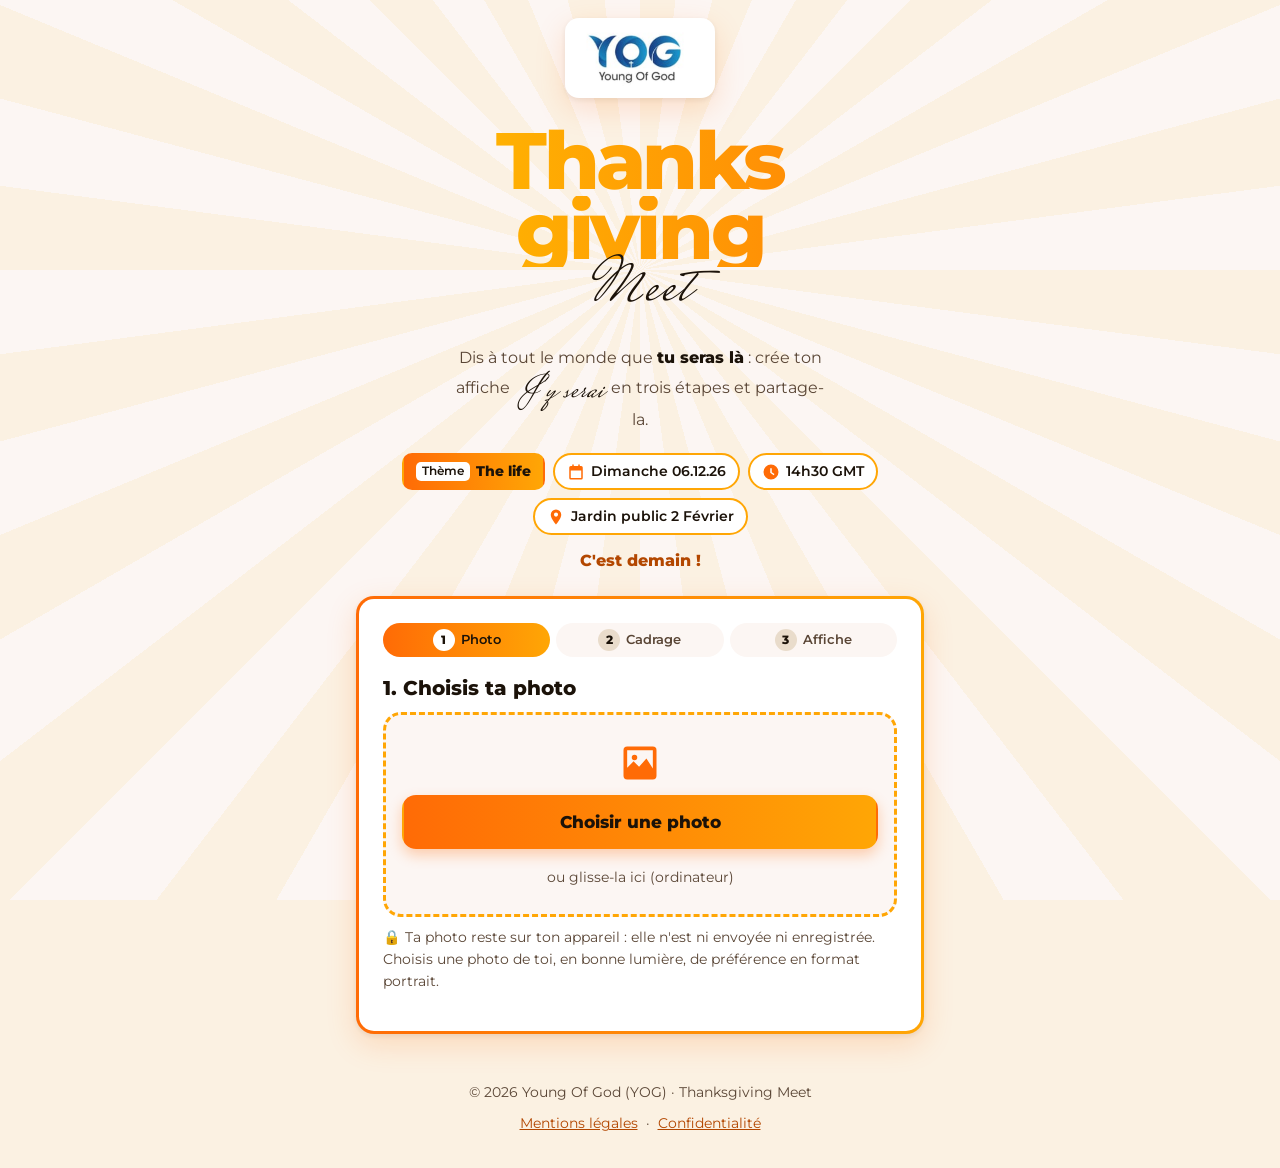
==== index.html @ a236ecf8 "site YOG V1" ====
<!doctype html>
<html lang="fr">
<head>
  <meta charset="utf-8">
  <meta name="viewport" content="width=device-width, initial-scale=1">
  <title>J'y serai – Thanksgiving Meet YOG</title>
  <meta name="description" content="Crée ton affiche « J'y serai » pour le Thanksgiving Meet de Young Of God : ajoute ta photo, recadre-la et partage-la. Dimanche 06.12.26 à 14h30 GMT, Jardin public 2 Février.">
  <meta name="theme-color" content="#FF7F07">

  <!-- Aperçu quand le lien est partagé (WhatsApp, Facebook…).
       IMPORTANT : remplace VOTRE-DOMAINE.vercel.app par ton vrai domaine après le déploiement. -->
  <meta property="og:type" content="website">
  <meta property="og:locale" content="fr_FR">
  <meta property="og:title" content="J'y serai – Thanksgiving Meet YOG">
  <meta property="og:description" content="Crée ton affiche « J'y serai » en 3 étapes et partage-la !">
  <meta property="og:image" content="https://VOTRE-DOMAINE.vercel.app/assets/og.jpg">
  <meta name="twitter:card" content="summary_large_image">

  <link rel="icon" type="image/png" sizes="32x32" href="assets/favicon-32.png">
  <link rel="apple-touch-icon" href="assets/apple-touch-icon.png">

  <link rel="preload" href="fonts/montserrat-latin-800-normal.woff2" as="font" type="font/woff2" crossorigin>
  <link rel="stylesheet" href="vendor/cropperjs/cropper.min.css">
  <link rel="stylesheet" href="css/style.css">
</head>
<body>
  <a class="skip-link" href="#main">Aller au contenu</a>

  <header class="site-header">
    <img class="logo" src="assets/logo.png" width="150" height="78" alt="YOG – Young Of God">
  </header>

  <main id="main" class="wrap">

    <!-- ===== Présentation de l'événement ===== -->
    <section class="hero" aria-labelledby="titre-page">
      <h1 id="titre-page" class="hero-title">
        <span class="hero-thanks">Thanks</span>
        <span class="hero-giving">giving</span>
        <span class="hero-meet">Meet</span>
      </h1>
      <p class="hero-lead">
        Dis à tout le monde que <strong>tu seras là</strong> : crée ton affiche
        <span class="script">J'y serai</span> en trois étapes et partage-la.
      </p>

      <ul class="chips" aria-label="Informations pratiques">
        <li class="chip chip-theme"><span class="chip-label">Thème</span> The life</li>
        <li class="chip">
          <svg aria-hidden="true" viewBox="0 0 24 24" width="18" height="18"><path fill="currentColor" d="M7 2v2H5a2 2 0 0 0-2 2v14a2 2 0 0 0 2 2h14a2 2 0 0 0 2-2V6a2 2 0 0 0-2-2h-2V2h-2v2H9V2H7Zm-2 8h14v10H5V10Z"/></svg>
          <span>Dimanche <time datetime="2026-12-06T14:30:00Z">06.12.26</time></span>
        </li>
        <li class="chip">
          <svg aria-hidden="true" viewBox="0 0 24 24" width="18" height="18"><path fill="currentColor" d="M12 2a10 10 0 1 0 0 20 10 10 0 0 0 0-20Zm1 5v5.4l3.6 2.1-1 1.7L11 13V7h2Z"/></svg>
          <span>14h30 GMT</span>
        </li>
        <li class="chip">
          <svg aria-hidden="true" viewBox="0 0 24 24" width="18" height="18"><path fill="currentColor" d="M12 2a7 7 0 0 0-7 7c0 5.2 7 13 7 13s7-7.8 7-13a7 7 0 0 0-7-7Zm0 9.5A2.5 2.5 0 1 1 12 6a2.5 2.5 0 0 1 0 5.5Z"/></svg>
          <span>Jardin public 2 Février</span>
        </li>
      </ul>
      <p id="countdown" class="countdown" hidden></p>
    </section>

    <!-- ===== L'outil ===== -->
    <section class="card" aria-labelledby="titre-outil">
      <h2 id="titre-outil" class="sr-only">Créer mon affiche</h2>

      <ol class="stepper" aria-label="Étapes">
        <li id="dot-1" class="stepper-item is-current" aria-current="step"><span class="stepper-num">1</span><span class="stepper-text">Photo</span></li>
        <li id="dot-2" class="stepper-item"><span class="stepper-num">2</span><span class="stepper-text">Cadrage</span></li>
        <li id="dot-3" class="stepper-item"><span class="stepper-num">3</span><span class="stepper-text">Affiche</span></li>
      </ol>

      <!-- Messages d'erreur / d'information (lus par les lecteurs d'écran) -->
      <p id="status" class="status" role="status" aria-live="polite" hidden></p>

      <!-- ÉTAPE 1 : choisir la photo -->
      <div id="step-photo" class="step">
        <h3 class="step-title" tabindex="-1">1. Choisis ta photo</h3>
        <div id="dropzone" class="dropzone">
          <svg aria-hidden="true" viewBox="0 0 24 24" width="44" height="44"><path fill="currentColor" d="M5 3h14a2 2 0 0 1 2 2v14a2 2 0 0 1-2 2H5a2 2 0 0 1-2-2V5a2 2 0 0 1 2-2Zm0 2v9.6l3.5-3.5 3 3 4-4.6L19 15V5H5Zm4 2.5a1.5 1.5 0 1 0 0 3 1.5 1.5 0 0 0 0-3Z"/></svg>
          <input id="photo-input" class="sr-only" type="file" accept="image/*">
          <label for="photo-input" class="btn btn-primary btn-big">Choisir une photo</label>
          <p class="hint">ou glisse-la ici (ordinateur)</p>
        </div>
        <p class="note">
          🔒 Ta photo reste sur ton appareil : elle n'est ni envoyée ni enregistrée.
          Choisis une photo de toi, en bonne lumière, de préférence en format portrait.
        </p>
      </div>

      <!-- ÉTAPE 2 : recadrer -->
      <div id="step-crop" class="step" hidden>
        <h3 class="step-title" tabindex="-1">2. Cadre ta photo</h3>
        <p class="note">Déplace la photo avec ton doigt et pince pour zoomer (ou utilise le curseur).</p>

        <div class="stage-wrap">
          <div id="stage" class="stage">
            <img id="crop-image" alt="Ta photo à recadrer">
          </div>
        </div>

        <div class="zoom">
          <label for="zoom-range" class="zoom-label">Zoom</label>
          <input id="zoom-range" type="range" min="1" max="4" step="0.01" value="1">
        </div>

        <div class="actions">
          <button id="btn-generate" type="button" class="btn btn-primary btn-big">Voir mon affiche</button>
          <button id="btn-change-photo" type="button" class="btn btn-secondary">Changer de photo</button>
        </div>
      </div>

      <!-- ÉTAPE 3 : résultat -->
      <div id="step-result" class="step" hidden>
        <h3 class="step-title" tabindex="-1">3. Ton affiche est prête !</h3>

        <div class="result-wrap">
          <img id="result-image" class="result-image" alt="Ton affiche J'y serai, avec ta photo dans le cadre">
        </div>

        <div class="actions">
          <button id="btn-share" type="button" class="btn btn-primary btn-big" hidden>Partager mon affiche</button>
          <a id="btn-download" class="btn btn-primary btn-big" href="#" download="jyserai.jpg">Télécharger l'image</a>
        </div>
        <p id="inapp-warning" class="warning" hidden>
          Tu sembles être dans le navigateur intégré d'une application (Instagram, Facebook…),
          qui bloque parfois le téléchargement. Ouvre ce lien dans Chrome ou Safari (menu ⋯),
          ou fais un <strong>appui long sur l'image</strong> pour l'enregistrer.
        </p>
        <p class="note">Si le téléchargement ne démarre pas : appui long sur l'image, puis « Enregistrer ».</p>

        <div class="caption">
          <label for="caption-text" class="caption-label">Texte à publier avec ton affiche</label>
          <textarea id="caption-text" rows="5" readonly></textarea>
          <button id="btn-copy" type="button" class="btn btn-secondary">Copier le texte</button>
        </div>

        <div class="actions actions-secondary">
          <button id="btn-edit-crop" type="button" class="btn btn-secondary">Modifier le cadrage</button>
          <button id="btn-restart" type="button" class="btn btn-secondary">Recommencer avec une autre photo</button>
        </div>
      </div>
    </section>
  </main>

  <footer class="site-footer">
    <p>© <span id="year">2026</span> Young Of God (YOG) · Thanksgiving Meet</p>
    <nav aria-label="Informations légales">
      <a href="mentions-legales">Mentions légales</a>
      <span aria-hidden="true">·</span>
      <a href="confidentialite">Confidentialité</a>
    </nav>
  </footer>

  <script src="vendor/cropperjs/cropper.min.js"></script>
  <script src="js/app.js"></script>
</body>
</html>
---- vendor/cropperjs/cropper.min.css ----
/*!
 * Cropper.js v1.6.2
 * https://fengyuanchen.github.io/cropperjs
 *
 * Copyright 2015-present Chen Fengyuan
 * Released under the MIT license
 *
 * Date: 2024-04-21T07:43:02.731Z
 */.cropper-container{-webkit-touch-callout:none;direction:ltr;font-size:0;line-height:0;position:relative;-ms-touch-action:none;touch-action:none;-webkit-user-select:none;-moz-user-select:none;-ms-user-select:none;user-select:none}.cropper-container img{backface-visibility:hidden;display:block;height:100%;image-orientation:0deg;max-height:none!important;max-width:none!important;min-height:0!important;min-width:0!important;width:100%}.cropper-canvas,.cropper-crop-box,.cropper-drag-box,.cropper-modal,.cropper-wrap-box{bottom:0;left:0;position:absolute;right:0;top:0}.cropper-canvas,.cropper-wrap-box{overflow:hidden}.cropper-drag-box{background-color:#fff;opacity:0}.cropper-modal{background-color:#000;opacity:.5}.cropper-view-box{display:block;height:100%;outline:1px solid #39f;outline-color:rgba(51,153,255,.75);overflow:hidden;width:100%}.cropper-dashed{border:0 dashed #eee;display:block;opacity:.5;position:absolute}.cropper-dashed.dashed-h{border-bottom-width:1px;border-top-width:1px;height:33.33333%;left:0;top:33.33333%;width:100%}.cropper-dashed.dashed-v{border-left-width:1px;border-right-width:1px;height:100%;left:33.33333%;top:0;width:33.33333%}.cropper-center{display:block;height:0;left:50%;opacity:.75;position:absolute;top:50%;width:0}.cropper-center:after,.cropper-center:before{background-color:#eee;content:" ";display:block;position:absolute}.cropper-center:before{height:1px;left:-3px;top:0;width:7px}.cropper-center:after{height:7px;left:0;top:-3px;width:1px}.cropper-face,.cropper-line,.cropper-point{display:block;height:100%;opacity:.1;position:absolute;width:100%}.cropper-face{background-color:#fff;left:0;top:0}.cropper-line{background-color:#39f}.cropper-line.line-e{cursor:ew-resize;right:-3px;top:0;width:5px}.cropper-line.line-n{cursor:ns-resize;height:5px;left:0;top:-3px}.cropper-line.line-w{cursor:ew-resize;left:-3px;top:0;width:5px}.cropper-line.line-s{bottom:-3px;cursor:ns-resize;height:5px;left:0}.cropper-point{background-color:#39f;height:5px;opacity:.75;width:5px}.cropper-point.point-e{cursor:ew-resize;margin-top:-3px;right:-3px;top:50%}.cropper-point.point-n{cursor:ns-resize;left:50%;margin-left:-3px;top:-3px}.cropper-point.point-w{cursor:ew-resize;left:-3px;margin-top:-3px;top:50%}.cropper-point.point-s{bottom:-3px;cursor:s-resize;left:50%;margin-left:-3px}.cropper-point.point-ne{cursor:nesw-resize;right:-3px;top:-3px}.cropper-point.point-nw{cursor:nwse-resize;left:-3px;top:-3px}.cropper-point.point-sw{bottom:-3px;cursor:nesw-resize;left:-3px}.cropper-point.point-se{bottom:-3px;cursor:nwse-resize;height:20px;opacity:1;right:-3px;width:20px}@media (min-width:768px){.cropper-point.point-se{height:15px;width:15px}}@media (min-width:992px){.cropper-point.point-se{height:10px;width:10px}}@media (min-width:1200px){.cropper-point.point-se{height:5px;opacity:.75;width:5px}}.cropper-point.point-se:before{background-color:#39f;bottom:-50%;content:" ";display:block;height:200%;opacity:0;position:absolute;right:-50%;width:200%}.cropper-invisible{opacity:0}.cropper-bg{background-image:url("[data-uri]")}.cropper-hide{display:block;height:0;position:absolute;width:0}.cropper-hidden{display:none!important}.cropper-move{cursor:move}.cropper-crop{cursor:crosshair}.cropper-disabled .cropper-drag-box,.cropper-disabled .cropper-face,.cropper-disabled .cropper-line,.cropper-disabled .cropper-point{cursor:not-allowed}
---- css/style.css ----
/* =========================================================
   J'y serai – Thanksgiving Meet YOG
   Feuille de style unique, pensée "mobile first" :
   les règles de base ciblent le téléphone, les @media en bas
   adaptent ensuite pour les grands écrans.
   ========================================================= */

/* ---------- 1. Polices (hébergées sur le site, pas de Google Fonts) ---------- */
@font-face { font-family: "Montserrat"; font-weight: 400; font-style: normal; font-display: swap;
  src: url("../fonts/montserrat-latin-400-normal.woff2") format("woff2"); }
@font-face { font-family: "Montserrat"; font-weight: 600; font-style: normal; font-display: swap;
  src: url("../fonts/montserrat-latin-600-normal.woff2") format("woff2"); }
@font-face { font-family: "Montserrat"; font-weight: 800; font-style: normal; font-display: swap;
  src: url("../fonts/montserrat-latin-800-normal.woff2") format("woff2"); }
@font-face { font-family: "Mrs Saint Delafield"; font-weight: 400; font-style: normal; font-display: swap;
  src: url("../fonts/mrs-saint-delafield-latin-400-normal.woff2") format("woff2"); }

/* ---------- 2. Couleurs prélevées sur l'affiche ---------- */
:root {
  --orange-deep: #FF6B06;   /* orange foncé (début des dégradés) */
  --orange:      #FF7F07;   /* orange principal */
  --amber:       #FFA605;   /* orange clair / ambre (fin des dégradés) */
  --yellow:      #FFC100;   /* jaune du mot "Thanks" */
  --cream:       #FBF1E2;   /* rayons clairs du fond */
  --paper:       #FCF6F3;   /* rayons très clairs du fond */
  --ink:         #1B1209;   /* noir chaud du texte */
  --ink-soft:    #5A4636;   /* texte secondaire */
  --link:        #B34700;   /* orange foncé lisible sur fond clair */
  --white:       #FFFFFF;

  --brand-gradient: linear-gradient(90deg, var(--orange-deep), var(--amber));
  --radius: 18px;
  --shadow: 0 10px 30px rgba(255, 107, 6, .18), 0 2px 6px rgba(27, 18, 9, .08);
  --font: "Montserrat", system-ui, -apple-system, "Segoe UI", Roboto, Arial, sans-serif;
  --font-script: "Mrs Saint Delafield", "Brush Script MT", cursive;
}

/* ---------- 3. Base ---------- */
*, *::before, *::after { box-sizing: border-box; }
html { -webkit-text-size-adjust: 100%; }
body {
  margin: 0;
  font-family: var(--font);
  font-size: 1rem;
  line-height: 1.55;
  color: var(--ink);
  background: var(--cream);
  min-height: 100vh;
  min-height: 100dvh;
  display: flex;
  flex-direction: column;
}

/* Rayons du fond (comme sur l'affiche), fixés derrière le contenu */
body::before {
  content: "";
  position: fixed;
  inset: 0;
  z-index: -1;
  background: repeating-conic-gradient(from 0deg at 50% 30%, var(--cream) 0deg 7.5deg, var(--paper) 7.5deg 15deg);
}

img { max-width: 100%; height: auto; }
a { color: var(--link); }
:focus-visible { outline: 3px solid var(--ink); outline-offset: 3px; border-radius: 6px; }

.sr-only {                       /* caché à l'écran, lisible par les lecteurs d'écran */
  position: absolute; width: 1px; height: 1px; padding: 0; margin: -1px;
  overflow: hidden; clip: rect(0, 0, 0, 0); white-space: nowrap; border: 0;
}
.skip-link {
  position: absolute; left: 8px; top: -60px; z-index: 10;
  background: var(--ink); color: var(--white); padding: 10px 14px; border-radius: 8px;
}
.skip-link:focus { top: 8px; }

[hidden] { display: none !important; }

/* ---------- 4. En-tête et pied de page ---------- */
.site-header { display: flex; justify-content: center; padding: 18px 16px 0; }
.logo {
  background: var(--white);
  border-radius: 14px;
  padding: 8px 14px;
  box-shadow: var(--shadow);
}

.wrap {
  width: 100%;
  max-width: 560px;
  margin: 0 auto;
  padding: 8px 16px 32px;      /* 16px de marge latérale : jamais de défilement horizontal */
  flex: 1;
}

.site-footer {
  text-align: center;
  font-size: .85rem;
  color: var(--ink-soft);
  padding: 16px 16px 28px;
}
.site-footer p { margin: 0 0 4px; }
.site-footer a { padding: 6px 4px; display: inline-block; }

/* ---------- 5. Présentation ---------- */
.hero { text-align: center; padding-top: 12px; }

.hero-title {
  margin: 0;
  line-height: .88;
  font-weight: 800;
  letter-spacing: -.045em;
  font-size: clamp(3rem, 15vw, 5rem);
}
.hero-thanks, .hero-giving {
  display: block;
  background: linear-gradient(90deg, var(--yellow), var(--orange));
  -webkit-background-clip: text;
          background-clip: text;
  color: transparent;
  -webkit-text-fill-color: transparent;
}
.hero-meet {
  display: block;
  font-family: var(--font-script);
  font-weight: 400;
  letter-spacing: 0;
  color: var(--ink);
  font-size: .8em;
  line-height: .9;
  margin-top: -.05em;
}
.script {
  display: inline-block;
  font-family: var(--font-script);
  font-size: 2.1em;
  line-height: .7;
  margin: 0 .12em;
  vertical-align: -.12em;
  color: var(--ink);
}

.hero-lead { margin: 22px auto 0; line-height: 1.9; max-width: 34ch; color: var(--ink-soft); }
.hero-lead strong { color: var(--ink); }

.chips {
  list-style: none; margin: 18px 0 0; padding: 0;
  display: flex; flex-wrap: wrap; justify-content: center; gap: 8px;
}
.chip {
  display: inline-flex; align-items: center; gap: 6px;
  background: var(--white);
  border: 2px solid var(--amber);
  border-radius: 999px;
  padding: 6px 12px;
  font-size: .85rem; font-weight: 600;
}
.chip svg { color: var(--orange-deep); flex: none; }
.chip-theme {
  background: var(--brand-gradient);
  border-color: transparent;
  font-weight: 800;
  border-radius: 10px;
}
.chip-label {
  background: var(--white); border-radius: 5px; padding: 0 6px;
  font-weight: 600; font-size: .75rem;
}
.countdown {
  display: inline-block; margin: 14px 0 0;
  font-weight: 800; color: var(--link);
}

/* ---------- 6. Carte de l'outil ---------- */
.card {
  margin-top: 22px;
  background: var(--white);
  border: 3px solid transparent;
  background-image: linear-gradient(var(--white), var(--white)), var(--brand-gradient);
  background-origin: border-box;
  background-clip: padding-box, border-box;      /* bordure en dégradé orange → ambre */
  border-radius: var(--radius);
  box-shadow: var(--shadow);
  padding: 18px 16px 20px;
}

/* Indicateur d'étapes */
.stepper {
  list-style: none; margin: 0 0 16px; padding: 0;
  display: grid; grid-template-columns: repeat(3, 1fr); gap: 6px;
}
.stepper-item {
  display: flex; align-items: center; justify-content: center; gap: 6px;
  font-size: .8rem; font-weight: 600; color: var(--ink-soft);
  padding: 6px 4px; border-radius: 999px; background: var(--paper);
}
.stepper-num {
  display: inline-grid; place-items: center;
  width: 22px; height: 22px; border-radius: 50%;
  background: #E9DCCB; font-size: .75rem; font-weight: 800; color: var(--ink);
}
.stepper-item.is-current { background: var(--brand-gradient); color: var(--ink); }
.stepper-item.is-current .stepper-num { background: var(--white); }
.stepper-item.is-done .stepper-num { background: var(--yellow); }

.step-title { margin: 0 0 8px; font-size: 1.25rem; font-weight: 800; outline: none; }
.note { margin: 10px 0; font-size: .88rem; color: var(--ink-soft); }
.hint { margin: 8px 0 0; font-size: .85rem; color: var(--ink-soft); }

.status {
  margin: 0 0 12px; padding: 10px 12px; border-radius: 10px;
  background: #FFE9D6; border: 2px solid var(--orange-deep); font-weight: 600; font-size: .9rem;
}
.warning {
  margin: 10px 0; padding: 10px 12px; border-radius: 10px;
  background: #FFF4CC; border: 2px solid var(--yellow); font-size: .88rem;
}

/* ---------- 7. Boutons (zones tactiles >= 48px) ---------- */
.btn {
  display: inline-flex; align-items: center; justify-content: center;
  min-height: 48px; padding: 12px 20px;
  font: inherit; font-weight: 800; text-align: center; text-decoration: none;
  border-radius: 14px; border: 2px solid transparent;
  cursor: pointer; color: var(--ink);
  -webkit-tap-highlight-color: transparent;
  transition: transform .12s ease, box-shadow .12s ease;
}
.btn:active { transform: scale(.98); }
.btn-primary { background: var(--brand-gradient); box-shadow: 0 6px 14px rgba(255, 107, 6, .3); }
.btn-secondary { background: var(--white); border-color: var(--amber); }
.btn-big { width: 100%; font-size: 1.05rem; }
.sr-only:focus-visible + .btn { outline: 3px solid var(--ink); outline-offset: 3px; }   /* focus clavier sur l'input caché */

.actions { display: grid; gap: 10px; margin-top: 14px; }

/* ---------- 8. Étape 1 : zone de dépôt ---------- */
.dropzone {
  display: flex; flex-direction: column; align-items: center; text-align: center;
  gap: 10px; padding: 26px 16px;
  border: 3px dashed var(--amber); border-radius: var(--radius);
  background: var(--paper); color: var(--orange-deep);
}
.dropzone.is-over { background: #FFE9D6; border-color: var(--orange-deep); }

/* ---------- 9. Étape 2 : recadrage ---------- */
.stage-wrap { display: flex; justify-content: center; margin-top: 8px; }
.stage {
  /* Même proportions que la fenêtre photo de l'affiche (413 × 495), et jamais plus haute que 62% de l'écran */
  width: min(100%, calc(62vh * 413 / 495));
  width: min(100%, calc(62dvh * 413 / 495));
  aspect-ratio: 413 / 495;
  background: #2a2118;
  border-radius: 12px;
  overflow: hidden;
  position: relative;
}
.stage img { display: block; max-width: 100%; }

.zoom { display: flex; align-items: center; gap: 12px; margin-top: 12px; }
.zoom-label { font-weight: 600; font-size: .9rem; }
#zoom-range { flex: 1; height: 32px; accent-color: var(--orange); }

/* Cropper.js : cadre de découpe aux couleurs de l'affiche */
.cropper-view-box { outline: 2px solid var(--orange); outline-color: rgba(255, 127, 7, .9); }
.cropper-modal { background-color: #000; opacity: .45; }

/* ---------- 10. Étape 3 : résultat ---------- */
.result-wrap { margin-top: 8px; }
.result-image {
  display: block; width: 100%; aspect-ratio: 1 / 1;
  border-radius: 12px; border: 2px solid var(--cream);
  background: var(--paper);
  -webkit-touch-callout: default;      /* garde le menu "Enregistrer l'image" (appui long) sur iPhone */
  user-select: none;
}

.caption { margin-top: 18px; display: grid; gap: 8px; }
.caption-label { font-weight: 600; font-size: .9rem; }
.caption textarea {
  width: 100%; font: inherit; font-size: .9rem; color: var(--ink);
  padding: 10px 12px; border: 2px solid var(--amber); border-radius: 12px;
  background: var(--paper); resize: vertical;
}
.actions-secondary { margin-top: 18px; }

/* ---------- 11. Pages légales ---------- */
.legal { background: var(--white); border-radius: var(--radius); box-shadow: var(--shadow); padding: 20px 18px 24px; margin-top: 18px; }
.legal h1 { font-size: 1.6rem; font-weight: 800; margin: 0 0 6px; }
.legal h2 { font-size: 1.1rem; font-weight: 800; margin: 24px 0 6px; color: var(--link); }
.legal p, .legal li { font-size: .95rem; }
.legal ul { padding-left: 1.2rem; }
.legal .updated { color: var(--ink-soft); font-size: .85rem; margin: 0 0 8px; }
.legal dl { margin: 8px 0; }
.legal dt { font-weight: 600; margin-top: 8px; }
.legal dd { margin: 0 0 0 0; }
.back-link { display: inline-block; margin-top: 16px; padding: 8px 0; font-weight: 600; }

/* Zone à compléter : volontairement très visible pour ne pas l'oublier */
mark.todo { background: #FFF200; color: #000; padding: 0 4px; border-radius: 4px; font-weight: 600; }

/* ---------- 12. Grands écrans ---------- */
@media (min-width: 720px) {
  .wrap { max-width: 600px; padding-top: 16px; }
  .card { padding: 24px 24px 28px; }
  .actions { grid-template-columns: 1fr 1fr; }
  .actions .btn-big:only-child { grid-column: 1 / -1; }
  .legal { padding: 28px 32px 32px; }
}

/* Respecte le réglage "réduire les animations" du système */
@media (prefers-reduced-motion: reduce) {
  .btn { transition: none; }
  .btn:active { transform: none; }
}
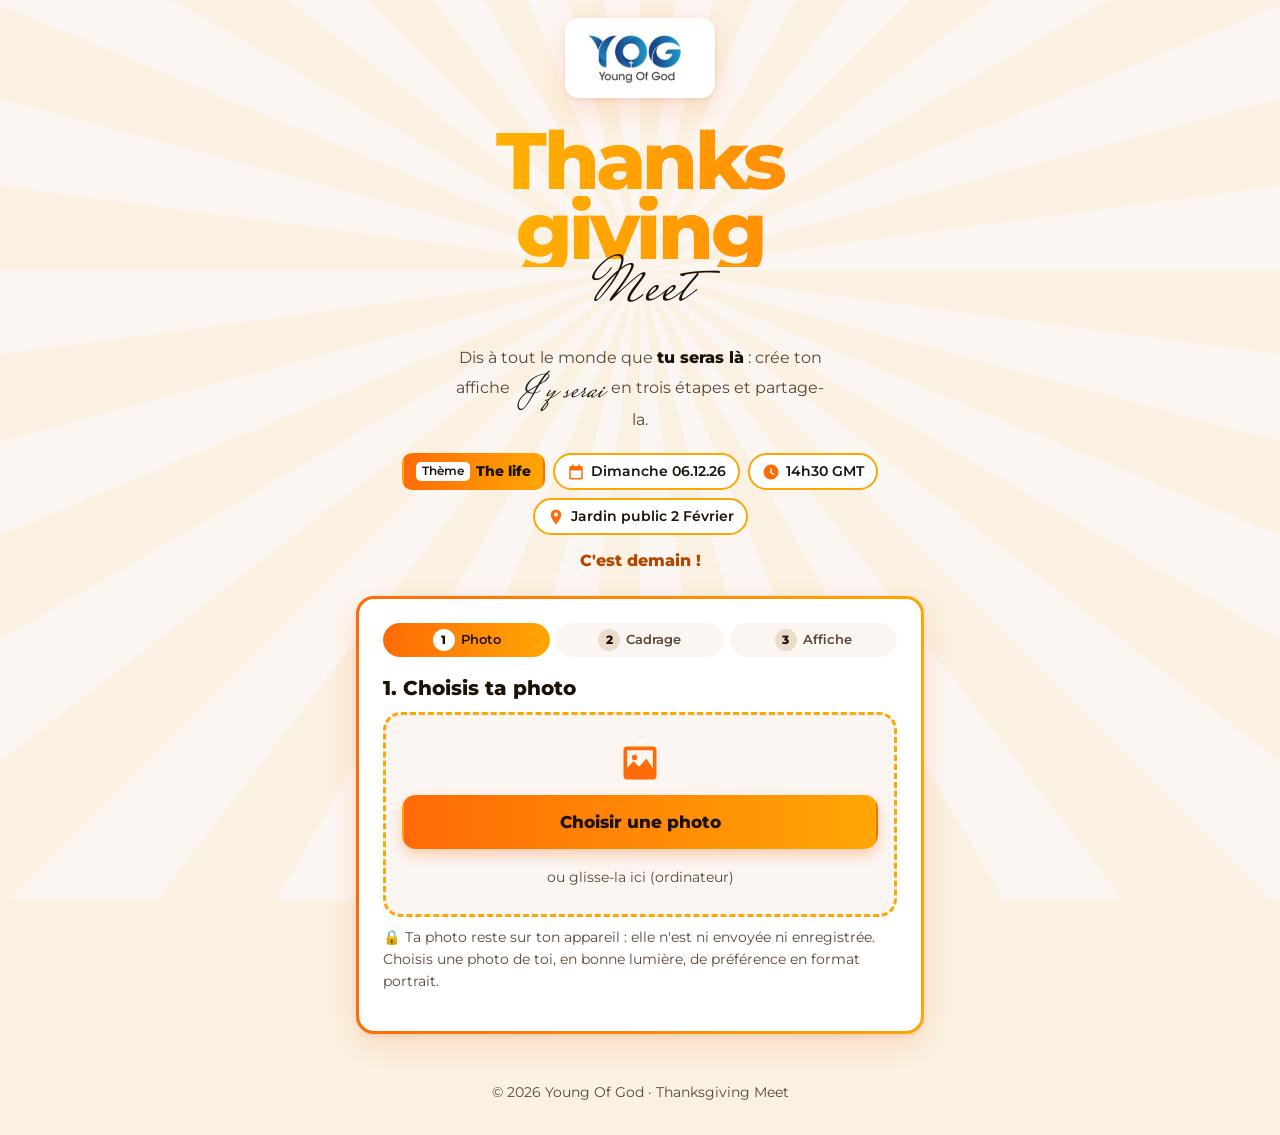
==== commit a9a8bc4f: "major changes" ====
--- a/index.html
+++ b/index.html
@@ -15,8 +15,8 @@
   <meta property="og:description" content="Crée ton affiche « J'y serai » en 3 étapes et partage-la !">
   <meta property="og:image" content="https://VOTRE-DOMAINE.vercel.app/assets/og.jpg">
   <meta name="twitter:card" content="summary_large_image">
-
-  <link rel="icon" type="image/png" sizes="32x32" href="assets/favicon-32.png">
+  
+  <link rel="icon" type="image/png" href="assets/icon.png">
   <link rel="apple-touch-icon" href="assets/apple-touch-icon.png">
 
   <link rel="preload" href="fonts/montserrat-latin-800-normal.woff2" as="font" type="font/woff2" crossorigin>
@@ -146,12 +146,8 @@
   </main>
 
   <footer class="site-footer">
-    <p>© <span id="year">2026</span> Young Of God (YOG) · Thanksgiving Meet</p>
-    <nav aria-label="Informations légales">
-      <a href="mentions-legales">Mentions légales</a>
-      <span aria-hidden="true">·</span>
-      <a href="confidentialite">Confidentialité</a>
-    </nav>
+    <p>© <span id="year">2026</span> Young Of God · Thanksgiving Meet</p>
+    
   </footer>
 
   <script src="vendor/cropperjs/cropper.min.js"></script>
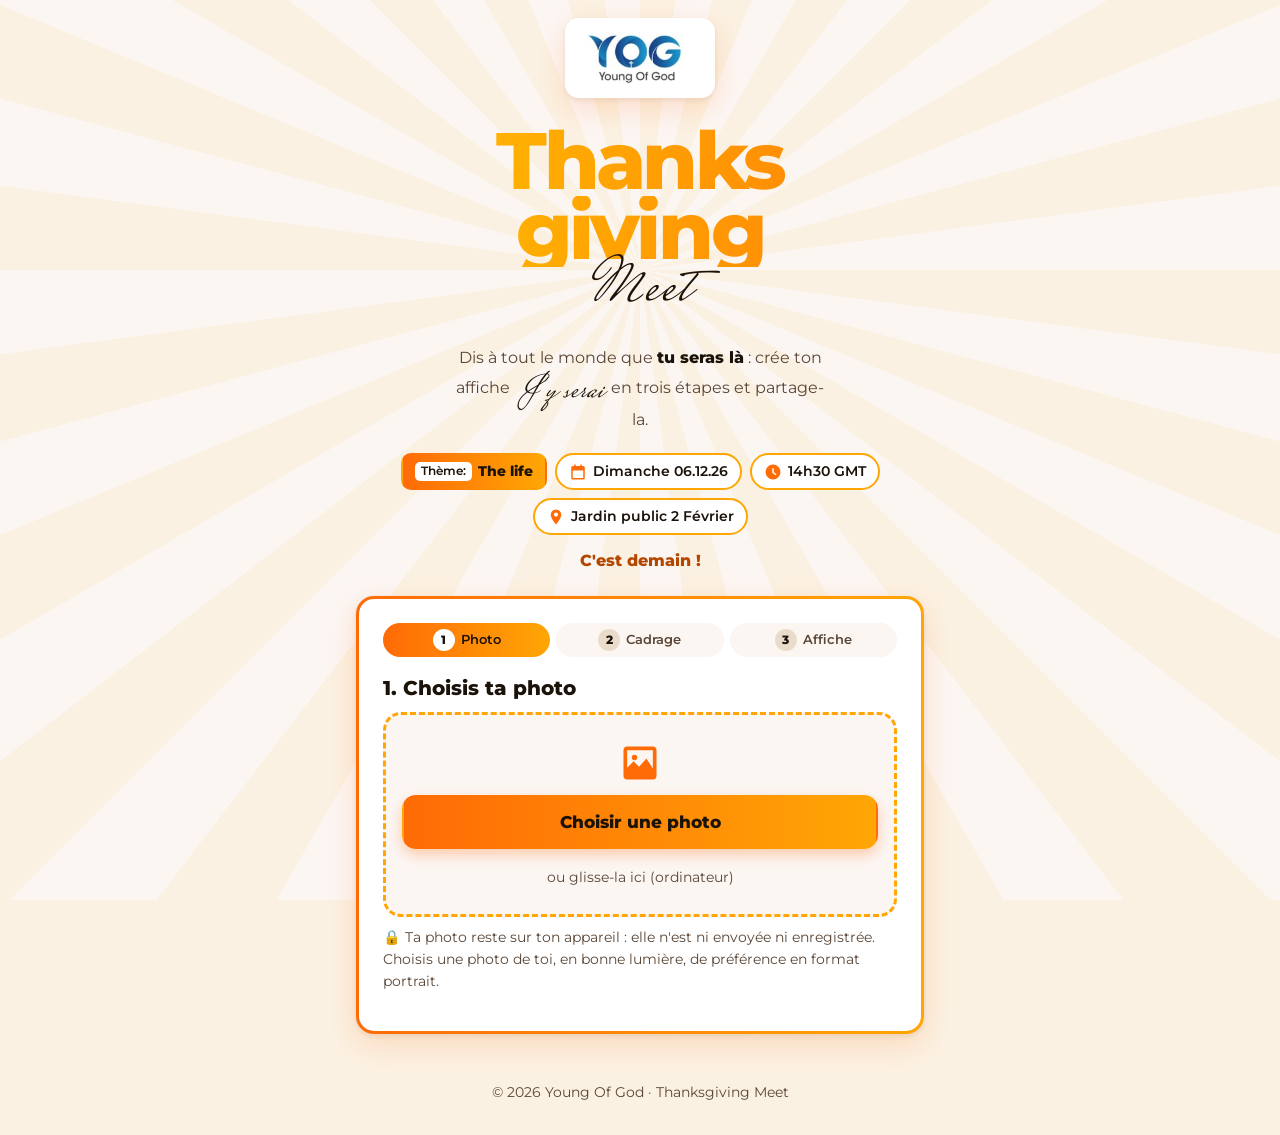
==== commit 14b7bca3: "changes" ====
--- a/index.html
+++ b/index.html
@@ -13,7 +13,7 @@
   <meta property="og:locale" content="fr_FR">
   <meta property="og:title" content="J'y serai – Thanksgiving Meet YOG">
   <meta property="og:description" content="Crée ton affiche « J'y serai » en 3 étapes et partage-la !">
-  <meta property="og:image" content="https://VOTRE-DOMAINE.vercel.app/assets/og.jpg">
+  <meta property="og:image" content="https://jyserai-thanksgiving-meet.vercel.app/assets/og.jpg">
   <meta name="twitter:card" content="summary_large_image">
   
   <link rel="icon" type="image/png" href="assets/icon.png">
@@ -45,7 +45,7 @@
       </p>
 
       <ul class="chips" aria-label="Informations pratiques">
-        <li class="chip chip-theme"><span class="chip-label">Thème</span> The life</li>
+        <li class="chip chip-theme"><span class="chip-label">Thème:</span> The life</li>
         <li class="chip">
           <svg aria-hidden="true" viewBox="0 0 24 24" width="18" height="18"><path fill="currentColor" d="M7 2v2H5a2 2 0 0 0-2 2v14a2 2 0 0 0 2 2h14a2 2 0 0 0 2-2V6a2 2 0 0 0-2-2h-2V2h-2v2H9V2H7Zm-2 8h14v10H5V10Z"/></svg>
           <span>Dimanche <time datetime="2026-12-06T14:30:00Z">06.12.26</time></span>
